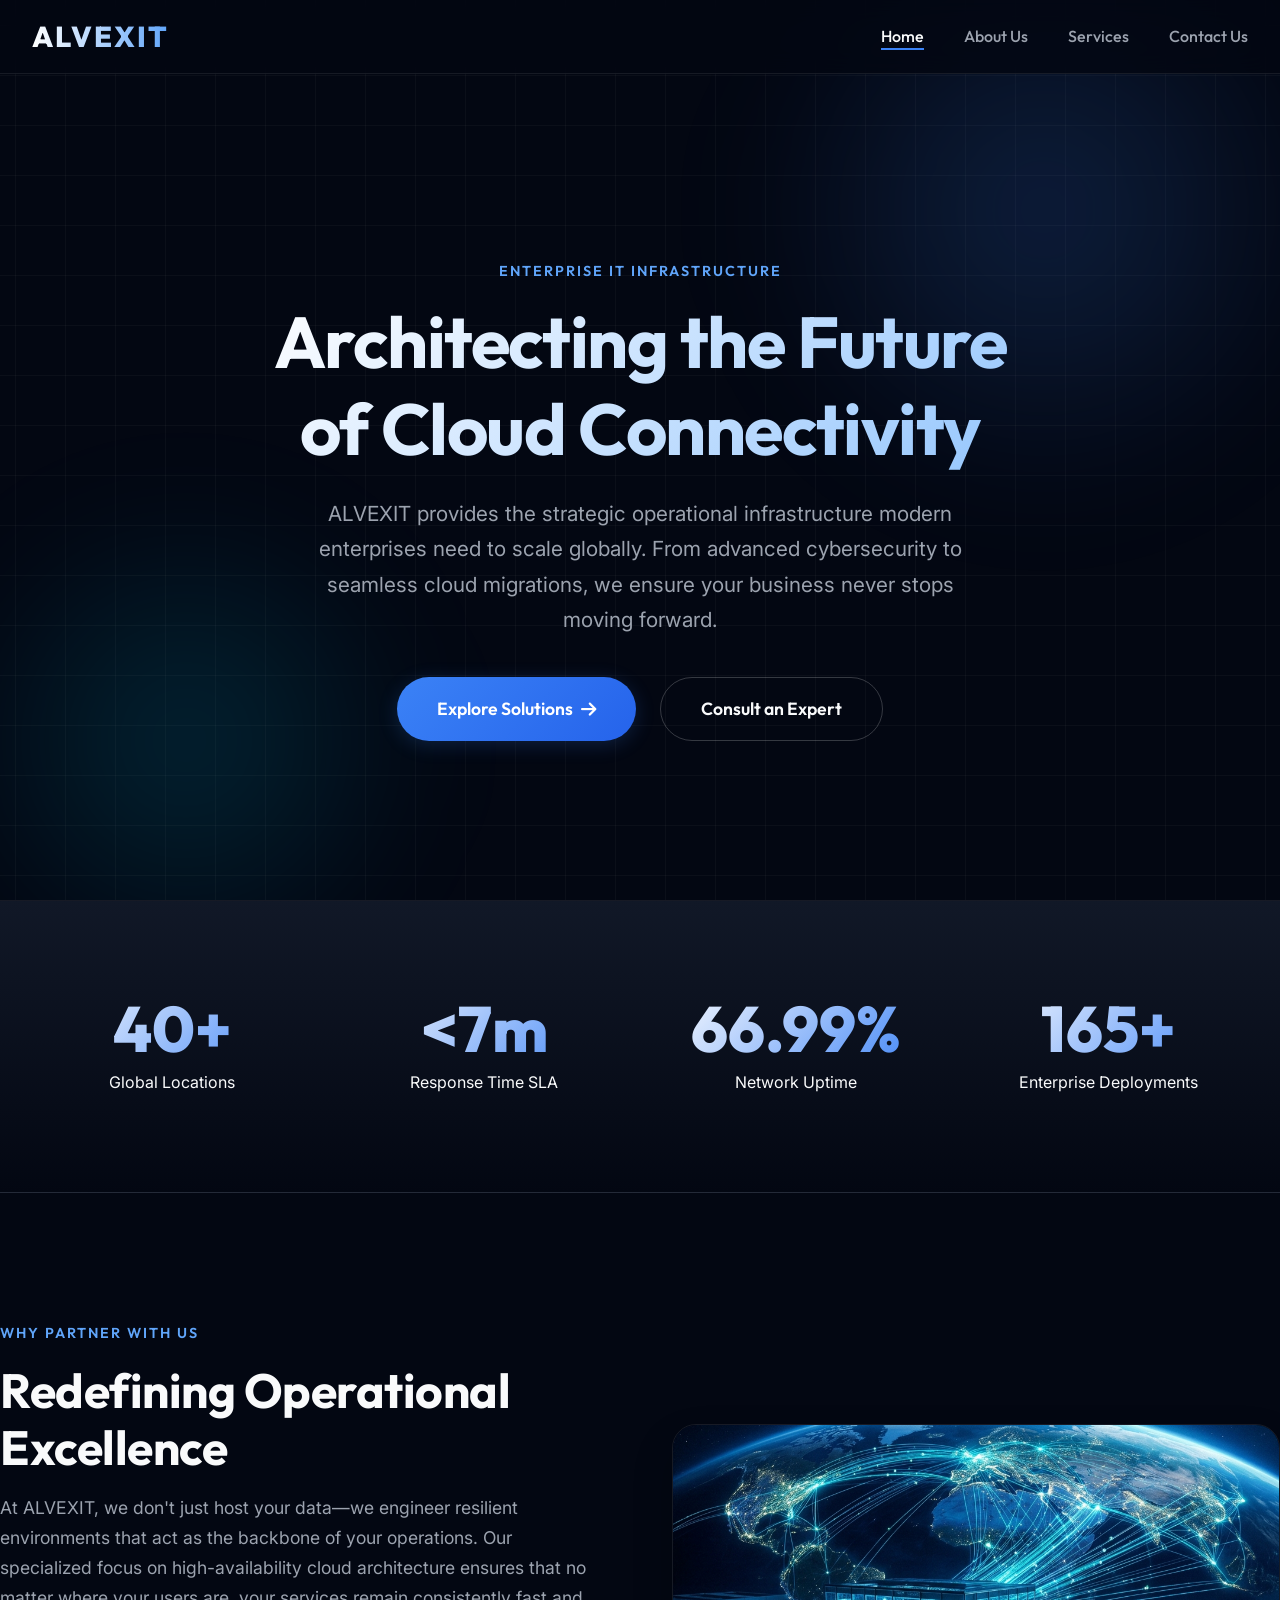
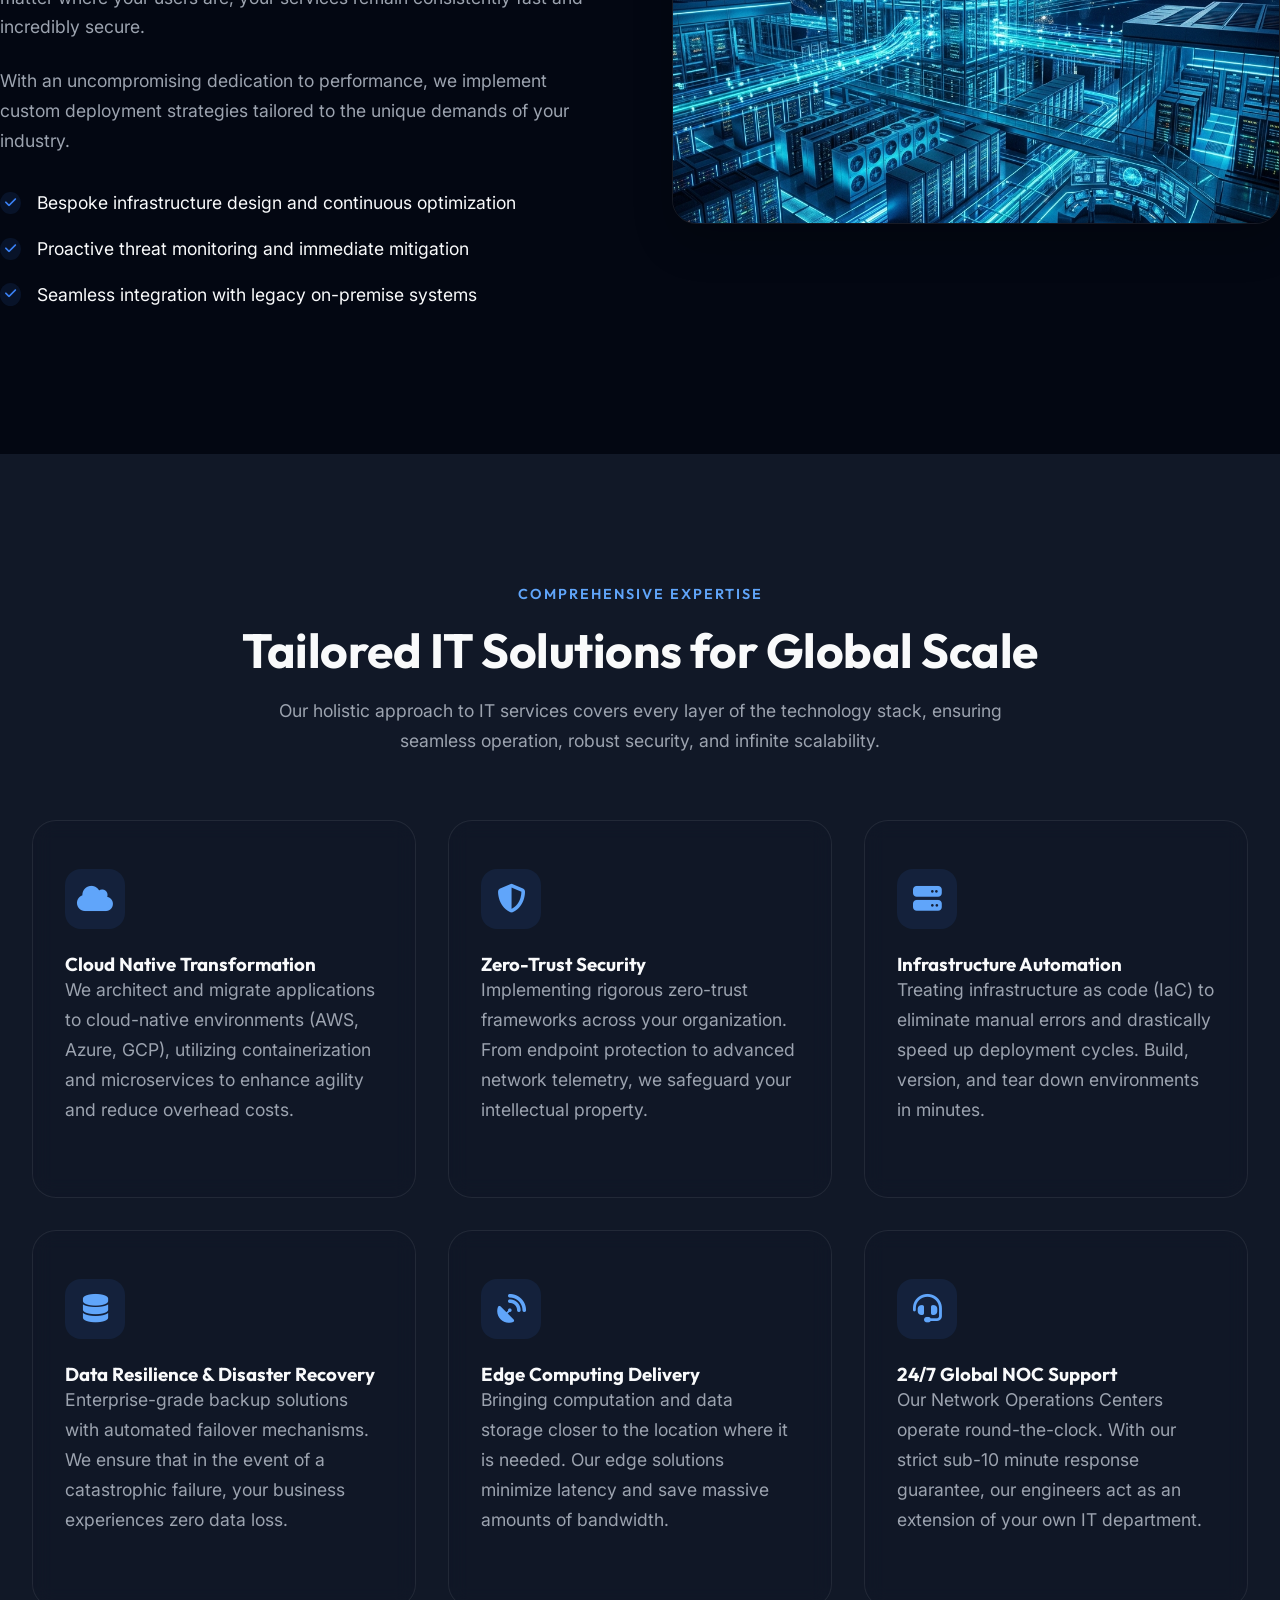
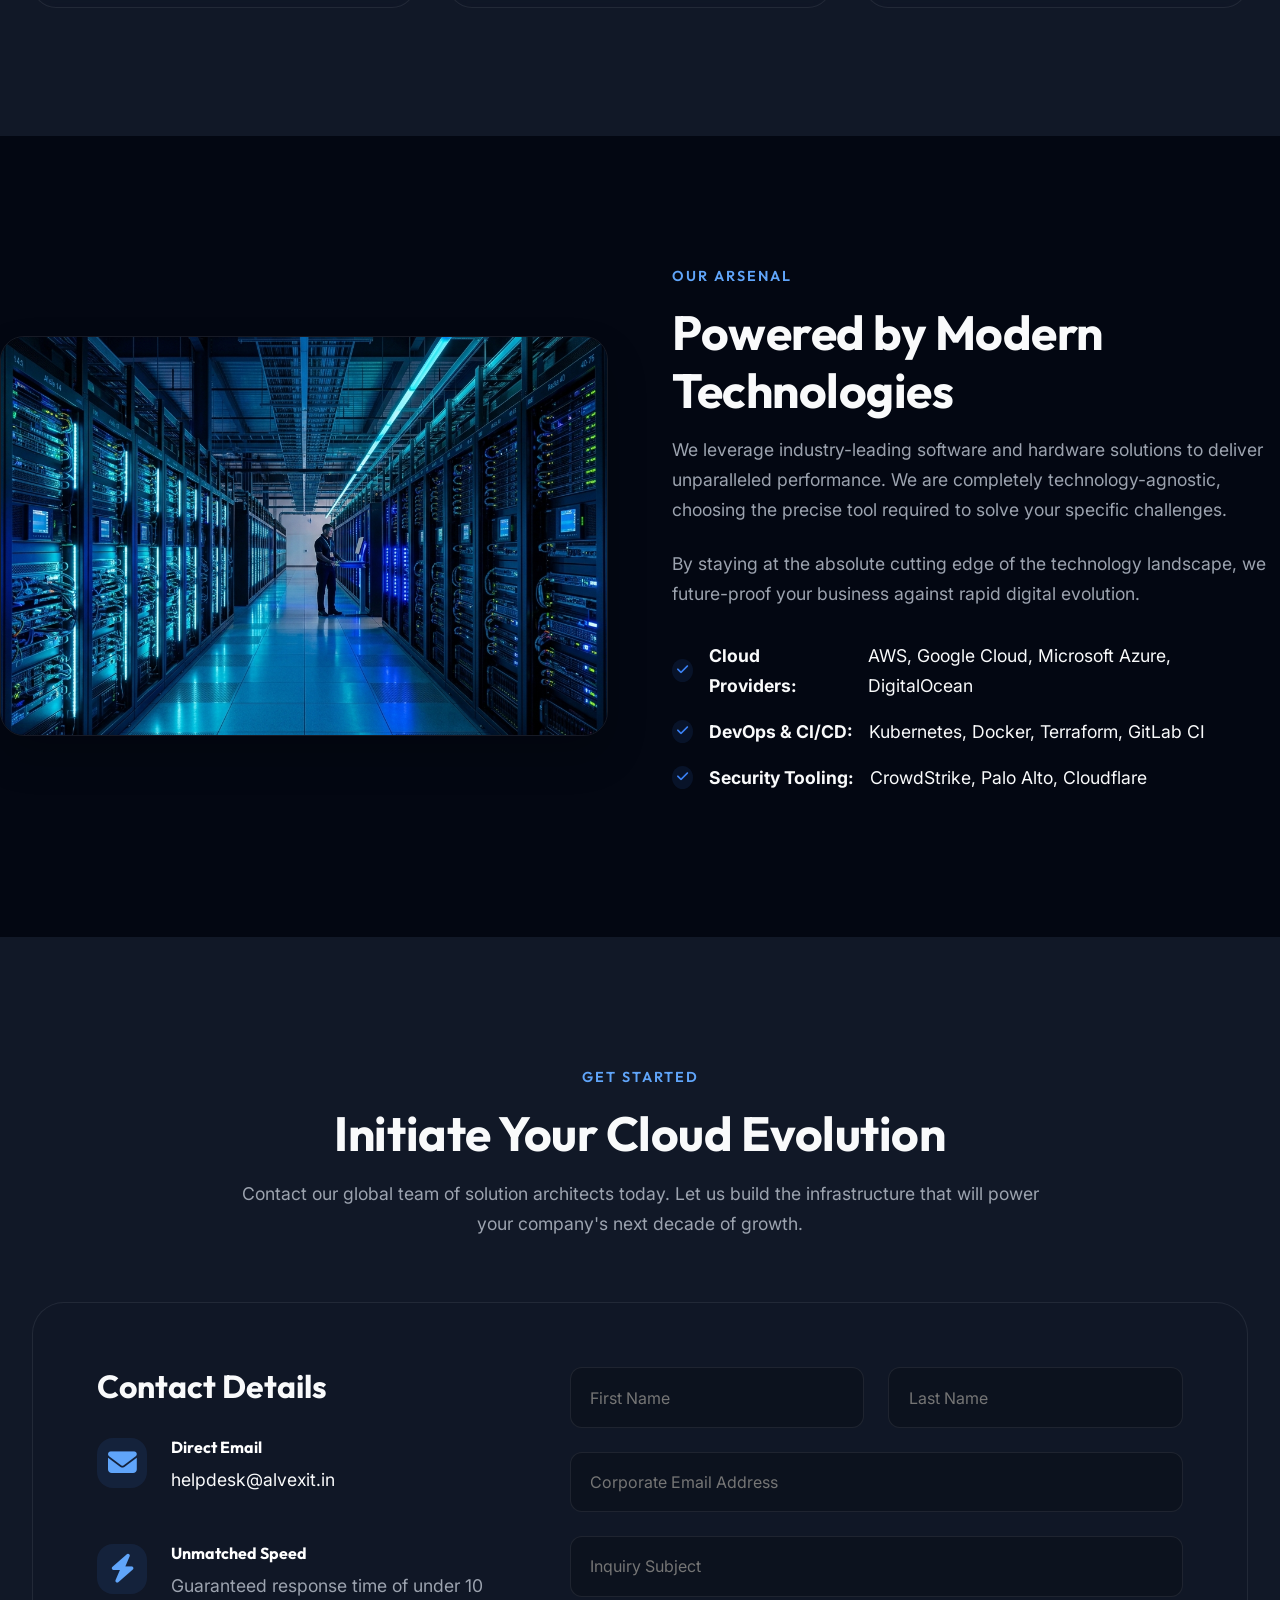
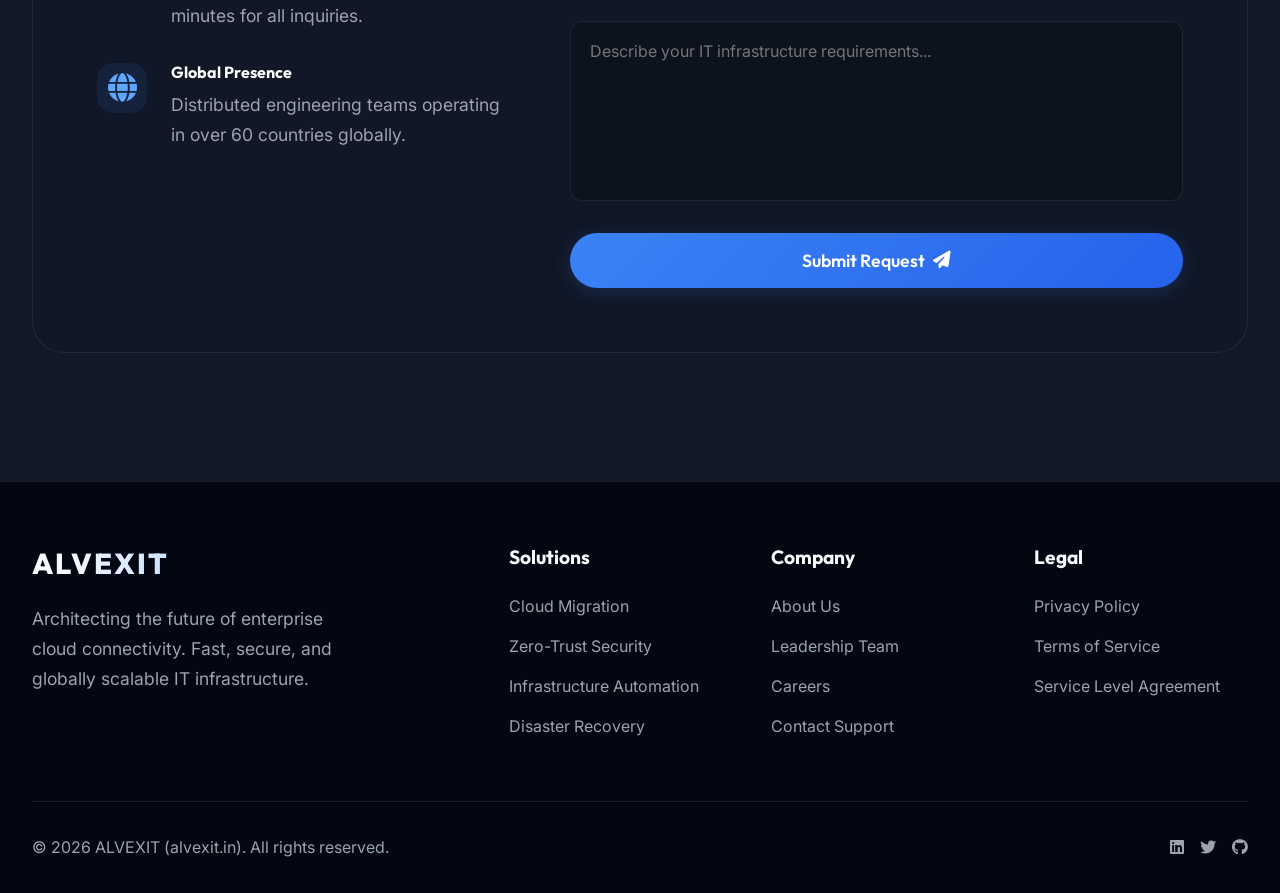
==== index.html @ c4c1284b "Add files via upload" ====
<!DOCTYPE html>
<html lang="en">
<head>
  <meta charset="UTF-8">
  <meta name="viewport" content="width=device-width, initial-scale=1.0">
  <title>ALVEXIT | Premium IT Cloud Solutions</title>
  <meta name="description" content="ALVEXIT provides premium IT Cloud Solutions. We are available in 60+ countries with a response time of less than 10 minutes.">
  <link rel="stylesheet" href="css/style.css">
  <link rel="stylesheet" href="https://cdnjs.cloudflare.com/ajax/libs/font-awesome/6.4.0/css/all.min.css">
</head>
<body>

  <!-- Navigation -->
  <header>
    <div class="container">
      <nav>
        <a href="index.html" class="logo-text">ALVEXIT</a>
        <div class="mobile-menu-btn">
          <div class="hamburger">
            <span></span>
            <span></span>
            <span></span>
          </div>
        </div>
        <ul class="nav-links">
          <li><a href="index.html" class="active">Home</a></li>
          <li><a href="about.html">About Us</a></li>
          <li><a href="services.html">Services</a></li>
          <li><a href="contact.html">Contact Us</a></li>
        </ul>
      </nav>
    </div>
  </header>

  <!-- Hero Section -->
  <section class="hero">
    <div class="container hero-content reveal">
      <span class="section-subtitle">Enterprise IT Infrastructure</span>
      <h1>Architecting the Future of Cloud Connectivity</h1>
      <p>ALVEXIT provides the strategic operational infrastructure modern enterprises need to scale globally. From advanced cybersecurity to seamless cloud migrations, we ensure your business never stops moving forward.</p>
      <div class="hero-btns">
        <a href="#services" class="btn btn-primary">Explore Solutions <i class="fas fa-arrow-right"></i></a>
        <a href="contact.html" class="btn btn-outline">Consult an Expert</a>
      </div>
    </div>
  </section>

  <!-- Stats Section -->
  <section class="stats-section">
    <div class="container grid-4 reveal">
      <div class="stat-item">
        <div class="stat-number" data-target="60" data-suffix="+">0</div>
        <div class="stat-label">Global Locations</div>
      </div>
      <div class="stat-item">
        <div class="stat-number" data-target="10" data-prefix="<" data-suffix="m">0</div>
        <div class="stat-label">Response Time SLA</div>
      </div>
      <div class="stat-item">
        <div class="stat-number" data-target="99" data-suffix=".99%">0</div>
        <div class="stat-label">Network Uptime</div>
      </div>
      <div class="stat-item">
        <div class="stat-number" data-target="250" data-suffix="+">0</div>
        <div class="stat-label">Enterprise Deployments</div>
      </div>
    </div>
  </section>

  <!-- About Overview Block -->
  <section class="section container">
    <div class="content-block reveal">
      <div>
        <span class="section-subtitle">Why Partner With Us</span>
        <h2>Redefining Operational Excellence</h2>
        <p>At ALVEXIT, we don't just host your data—we engineer resilient environments that act as the backbone of your operations. Our specialized focus on high-availability cloud architecture ensures that no matter where your users are, your services remain consistently fast and incredibly secure.</p>
        <p>With an uncompromising dedication to performance, we implement custom deployment strategies tailored to the unique demands of your industry.</p>
        <ul class="check-list">
          <li><i class="fas fa-check"></i> Bespoke infrastructure design and continuous optimization</li>
          <li><i class="fas fa-check"></i> Proactive threat monitoring and immediate mitigation</li>
          <li><i class="fas fa-check"></i> Seamless integration with legacy on-premise systems</li>
        </ul>
      </div>
      <img src="images/cloud.png" alt="Cloud Infrastructure Network" class="content-image">
    </div>
  </section>

  <!-- Services Grid -->
  <section id="services" class="section" style="background: var(--secondary-color);">
    <div class="container">
      <div class="section-header reveal">
        <span class="section-subtitle">Comprehensive Expertise</span>
        <h2>Tailored IT Solutions for Global Scale</h2>
        <p>Our holistic approach to IT services covers every layer of the technology stack, ensuring seamless operation, robust security, and infinite scalability.</p>
      </div>
      <div class="grid-3 reveal">
        <div class="card">
          <div class="card-icon"><i class="fas fa-cloud"></i></div>
          <h3>Cloud Native Transformation</h3>
          <p>We architect and migrate applications to cloud-native environments (AWS, Azure, GCP), utilizing containerization and microservices to enhance agility and reduce overhead costs.</p>
        </div>
        <div class="card">
          <div class="card-icon"><i class="fas fa-shield-halved"></i></div>
          <h3>Zero-Trust Security</h3>
          <p>Implementing rigorous zero-trust frameworks across your organization. From endpoint protection to advanced network telemetry, we safeguard your intellectual property.</p>
        </div>
        <div class="card">
          <div class="card-icon"><i class="fas fa-server"></i></div>
          <h3>Infrastructure Automation</h3>
          <p>Treating infrastructure as code (IaC) to eliminate manual errors and drastically speed up deployment cycles. Build, version, and tear down environments in minutes.</p>
        </div>
        <div class="card">
          <div class="card-icon"><i class="fas fa-database"></i></div>
          <h3>Data Resilience & Disaster Recovery</h3>
          <p>Enterprise-grade backup solutions with automated failover mechanisms. We ensure that in the event of a catastrophic failure, your business experiences zero data loss.</p>
        </div>
        <div class="card">
          <div class="card-icon"><i class="fas fa-satellite-dish"></i></div>
          <h3>Edge Computing Delivery</h3>
          <p>Bringing computation and data storage closer to the location where it is needed. Our edge solutions minimize latency and save massive amounts of bandwidth.</p>
        </div>
        <div class="card">
          <div class="card-icon"><i class="fas fa-headset"></i></div>
          <h3>24/7 Global NOC Support</h3>
          <p>Our Network Operations Centers operate round-the-clock. With our strict sub-10 minute response guarantee, our engineers act as an extension of your own IT department.</p>
        </div>
      </div>
    </div>
  </section>

  <!-- Technology Stack Block -->
  <section class="section container">
    <div class="content-block reverse reveal">
      <div>
        <span class="section-subtitle">Our Arsenal</span>
        <h2>Powered by Modern Technologies</h2>
        <p>We leverage industry-leading software and hardware solutions to deliver unparalleled performance. We are completely technology-agnostic, choosing the precise tool required to solve your specific challenges.</p>
        <p>By staying at the absolute cutting edge of the technology landscape, we future-proof your business against rapid digital evolution.</p>
        <ul class="check-list">
          <li><i class="fas fa-check"></i> <strong>Cloud Providers:</strong> AWS, Google Cloud, Microsoft Azure, DigitalOcean</li>
          <li><i class="fas fa-check"></i> <strong>DevOps & CI/CD:</strong> Kubernetes, Docker, Terraform, GitLab CI</li>
          <li><i class="fas fa-check"></i> <strong>Security Tooling:</strong> CrowdStrike, Palo Alto, Cloudflare</li>
        </ul>
      </div>
      <img src="images/server.png" alt="Modern Server Technology" class="content-image">
    </div>
  </section>

  <!-- Contact Section -->
  <section class="section" style="background: var(--secondary-color);">
    <div class="container reveal">
      <div class="section-header">
        <span class="section-subtitle">Get Started</span>
        <h2>Initiate Your Cloud Evolution</h2>
        <p>Contact our global team of solution architects today. Let us build the infrastructure that will power your company's next decade of growth.</p>
      </div>
      
      <div class="contact-wrapper">
        <div class="contact-info">
          <h3 style="margin-bottom: 2rem; font-size: 2rem;">Contact Details</h3>
          
          <div style="display: flex; gap: 1.5rem; margin-bottom: 2rem;">
            <div class="card-icon" style="width: 50px; height: 50px; flex-shrink: 0;"><i class="fas fa-envelope"></i></div>
            <div>
              <h4 style="color: white; margin-bottom: 0.5rem;">Direct Email</h4>
              <p style="margin: 0;"><a href="mailto:helpdesk@alvexit.in">helpdesk@alvexit.in</a></p>
            </div>
          </div>
          
          <div style="display: flex; gap: 1.5rem; margin-bottom: 2rem;">
            <div class="card-icon" style="width: 50px; height: 50px; flex-shrink: 0;"><i class="fas fa-bolt"></i></div>
            <div>
              <h4 style="color: white; margin-bottom: 0.5rem;">Unmatched Speed</h4>
              <p style="margin: 0;">Guaranteed response time of under 10 minutes for all inquiries.</p>
            </div>
          </div>
          
          <div style="display: flex; gap: 1.5rem;">
            <div class="card-icon" style="width: 50px; height: 50px; flex-shrink: 0;"><i class="fas fa-globe"></i></div>
            <div>
              <h4 style="color: white; margin-bottom: 0.5rem;">Global Presence</h4>
              <p style="margin: 0;">Distributed engineering teams operating in over 60 countries globally.</p>
            </div>
          </div>
        </div>
        
        <div>
          <form action="https://api.web3forms.com/submit" method="POST" class="contact-form">
            <input type="hidden" name="access_key" value="e456ef5e-51cb-4c87-86f7-a3630802ace1">
            <input type="hidden" name="subject" value="New Inquiry from ALVEXIT Home Page">
            
            <div style="display: grid; grid-template-columns: 1fr 1fr; gap: 1.5rem;">
              <input type="text" name="First Name" class="form-control" placeholder="First Name" required>
              <input type="text" name="Last Name" class="form-control" placeholder="Last Name" required>
            </div>
            <input type="email" name="Email" class="form-control" placeholder="Corporate Email Address" required>
            <input type="text" name="Subject" class="form-control" placeholder="Inquiry Subject" required>
            <textarea name="Message" class="form-control" placeholder="Describe your IT infrastructure requirements..." required></textarea>
            
            <!-- Optional: Redirect to a custom thank you page -->
            <input type="hidden" name="redirect" value="https://web3forms.com/success">
            
            <button type="submit" class="btn btn-primary" style="width: 100%;">Submit Request <i class="fas fa-paper-plane"></i></button>
          </form>
        </div>
      </div>
    </div>
  </section>

  <!-- Footer -->
  <footer>
    <div class="container">
      <div class="footer-grid">
        <div class="footer-col">
          <a href="index.html" class="logo-text" style="display: block; margin-bottom: 1.5rem;">ALVEXIT</a>
          <p style="max-width: 300px;">Architecting the future of enterprise cloud connectivity. Fast, secure, and globally scalable IT infrastructure.</p>
        </div>
        <div class="footer-col">
          <h4>Solutions</h4>
          <ul class="footer-links">
            <li><a href="services.html">Cloud Migration</a></li>
            <li><a href="services.html">Zero-Trust Security</a></li>
            <li><a href="services.html">Infrastructure Automation</a></li>
            <li><a href="services.html">Disaster Recovery</a></li>
          </ul>
        </div>
        <div class="footer-col">
          <h4>Company</h4>
          <ul class="footer-links">
            <li><a href="about.html">About Us</a></li>
            <li><a href="#">Leadership Team</a></li>
            <li><a href="#">Careers</a></li>
            <li><a href="contact.html">Contact Support</a></li>
          </ul>
        </div>
        <div class="footer-col">
          <h4>Legal</h4>
          <ul class="footer-links">
            <li><a href="#">Privacy Policy</a></li>
            <li><a href="#">Terms of Service</a></li>
            <li><a href="#">Service Level Agreement</a></li>
          </ul>
        </div>
      </div>
      <div class="footer-bottom">
        <div>&copy; 2026 ALVEXIT (alvexit.in). All rights reserved.</div>
        <div style="display: flex; gap: 1rem;">
          <a href="#" style="color: var(--text-muted);"><i class="fab fa-linkedin"></i></a>
          <a href="#" style="color: var(--text-muted);"><i class="fab fa-twitter"></i></a>
          <a href="#" style="color: var(--text-muted);"><i class="fab fa-github"></i></a>
        </div>
      </div>
    </div>
  </footer>

  <script src="js/main.js"></script>
</body>
</html>
---- css/style.css ----
@import url('https://fonts.googleapis.com/css2?family=Outfit:wght@300;400;500;600;700;800&family=Inter:wght@300;400;500;600&display=swap');

:root {
  --primary-color: #030712; /* Very dark, almost black blue */
  --secondary-color: #111827; /* Dark gray/blue */
  --accent-color: #3b82f6; /* Professional blue */
  --accent-light: #60a5fa; /* Lighter blue for gradients */
  --accent-glow: rgba(59, 130, 246, 0.2);
  --text-main: #f9fafb; /* Off white */
  --text-muted: #9ca3af; /* Gray */
  --border-color: rgba(255, 255, 255, 0.08);
  --card-bg: rgba(17, 24, 39, 0.7);
  --transition: all 0.4s cubic-bezier(0.4, 0, 0.2, 1);
}

* {
  margin: 0;
  padding: 0;
  box-sizing: border-box;
}

html {
  scroll-behavior: smooth;
}

body {
  background-color: var(--primary-color);
  color: var(--text-main);
  font-family: 'Inter', sans-serif;
  line-height: 1.7;
  overflow-x: hidden;
}

/* Typography */
h1, h2, h3, h4, h5, h6, .logo-text {
  font-family: 'Outfit', sans-serif;
  font-weight: 700;
  line-height: 1.2;
}

h1 {
  font-size: 4.5rem;
  letter-spacing: -0.02em;
  background: linear-gradient(135deg, #ffffff 0%, #93c5fd 100%);
  -webkit-background-clip: text;
  -webkit-text-fill-color: transparent;
  margin-bottom: 1.5rem;
}

h2 {
  font-size: 3rem;
  margin-bottom: 1rem;
  letter-spacing: -0.01em;
}

.section-subtitle {
  color: var(--accent-light);
  font-family: 'Outfit', sans-serif;
  font-weight: 600;
  text-transform: uppercase;
  letter-spacing: 2px;
  font-size: 0.9rem;
  margin-bottom: 1rem;
  display: block;
}

p {
  color: var(--text-muted);
  font-size: 1.1rem;
  margin-bottom: 1.5rem;
}

a {
  text-decoration: none;
  color: var(--text-main);
  transition: var(--transition);
}

/* Utilities */
.container {
  max-width: 1280px;
  margin: 0 auto;
  padding: 0 2rem;
}

.section {
  padding: 8rem 0;
}

.section-header {
  text-align: center;
  max-width: 800px;
  margin: 0 auto 4rem auto;
}

.btn {
  display: inline-flex;
  align-items: center;
  justify-content: center;
  padding: 1rem 2.5rem;
  border-radius: 9999px;
  font-family: 'Outfit', sans-serif;
  font-weight: 600;
  font-size: 1.1rem;
  cursor: pointer;
  transition: var(--transition);
  border: none;
  gap: 0.5rem;
}

.btn-primary {
  background: linear-gradient(135deg, var(--accent-color) 0%, #2563eb 100%);
  color: white;
  box-shadow: 0 4px 20px var(--accent-glow);
}

.btn-primary:hover {
  transform: translateY(-2px);
  box-shadow: 0 8px 30px rgba(59, 130, 246, 0.4);
}

.btn-outline {
  background: transparent;
  border: 1px solid rgba(255, 255, 255, 0.2);
  color: var(--text-main);
}

.btn-outline:hover {
  border-color: var(--accent-color);
  background: rgba(59, 130, 246, 0.05);
}

/* Header & Nav */
header {
  position: fixed;
  top: 0;
  width: 100%;
  z-index: 1000;
  background: rgba(3, 7, 18, 0.8);
  backdrop-filter: blur(12px);
  -webkit-backdrop-filter: blur(12px);
  border-bottom: 1px solid var(--border-color);
  padding: 1.2rem 0;
  transition: var(--transition);
}

nav {
  display: flex;
  justify-content: space-between;
  align-items: center;
}

.logo-text {
  font-size: 1.8rem;
  font-weight: 800;
  letter-spacing: 2px;
  background: linear-gradient(to right, #fff, var(--accent-light));
  -webkit-background-clip: text;
  -webkit-text-fill-color: transparent;
}

.nav-links {
  display: flex;
  gap: 2.5rem;
  list-style: none;
}

.nav-links a {
  font-family: 'Outfit', sans-serif;
  font-size: 1rem;
  font-weight: 500;
  color: var(--text-muted);
  position: relative;
}

.nav-links a:hover, .nav-links a.active {
  color: var(--text-main);
}

.nav-links a::after {
  content: '';
  position: absolute;
  width: 0;
  height: 2px;
  bottom: -4px;
  left: 0;
  background-color: var(--accent-color);
  transition: var(--transition);
}

.nav-links a:hover::after, .nav-links a.active::after {
  width: 100%;
}

.mobile-menu-btn {
  display: none;
  cursor: pointer;
  position: relative;
  z-index: 1001; /* Keep above nav links */
}

/* Custom Hamburger Animation */
.hamburger {
  width: 30px;
  height: 20px;
  position: relative;
}
.hamburger span {
  display: block;
  position: absolute;
  height: 2px;
  width: 100%;
  background: var(--text-main);
  border-radius: 2px;
  opacity: 1;
  left: 0;
  transform: rotate(0deg);
  transition: all 0.3s ease-in-out;
}
.hamburger span:nth-child(1) { top: 0px; }
.hamburger span:nth-child(2) { top: 8px; }
.hamburger span:nth-child(3) { top: 16px; }

.mobile-menu-btn.active .hamburger span:nth-child(1) {
  top: 8px;
  transform: rotate(135deg);
}
.mobile-menu-btn.active .hamburger span:nth-child(2) {
  opacity: 0;
  left: -20px;
}
.mobile-menu-btn.active .hamburger span:nth-child(3) {
  top: 8px;
  transform: rotate(-135deg);
}

/* Hero Section */
.hero {
  min-height: 100vh;
  display: flex;
  align-items: center;
  position: relative;
  padding-top: 100px;
  background-color: var(--primary-color);
  background-image: 
    linear-gradient(to right, rgba(255, 255, 255, 0.03) 1px, transparent 1px),
    linear-gradient(to bottom, rgba(255, 255, 255, 0.03) 1px, transparent 1px);
  background-size: 50px 50px;
  background-position: center center;
  overflow: hidden;
}

@keyframes pulseGlow {
  0% { transform: scale(1) translate(0, 0); opacity: 0.5; }
  33% { transform: scale(1.1) translate(20px, -20px); opacity: 0.8; }
  66% { transform: scale(0.9) translate(-20px, 20px); opacity: 0.6; }
  100% { transform: scale(1) translate(0, 0); opacity: 0.5; }
}

.hero::before {
  content: '';
  position: absolute;
  top: -10%;
  right: -5%;
  width: 600px;
  height: 600px;
  background: radial-gradient(circle, rgba(59,130,246,0.2) 0%, transparent 70%);
  border-radius: 50%;
  z-index: 0;
  filter: blur(60px);
  animation: pulseGlow 12s infinite alternate ease-in-out;
}

.hero::after {
  content: '';
  position: absolute;
  bottom: -10%;
  left: -5%;
  width: 500px;
  height: 500px;
  background: radial-gradient(circle, rgba(0,210,255,0.15) 0%, transparent 70%);
  border-radius: 50%;
  z-index: 0;
  filter: blur(60px);
  animation: pulseGlow 15s infinite alternate-reverse ease-in-out;
}

.hero-content {
  position: relative;
  z-index: 2;
  max-width: 850px;
  text-align: center;
  margin: 0 auto;
}

.hero p {
  font-size: 1.3rem;
  margin-bottom: 2.5rem;
  max-width: 700px;
  margin-inline: auto;
}

.hero-btns {
  display: flex;
  gap: 1.5rem;
  justify-content: center;
}

/* Feature/Stats/Cards */
.grid-3 {
  display: grid;
  grid-template-columns: repeat(auto-fit, minmax(320px, 1fr));
  gap: 2rem;
}

.grid-4 {
  display: grid;
  grid-template-columns: repeat(auto-fit, minmax(250px, 1fr));
  gap: 2rem;
}

.card {
  background: var(--card-bg);
  border: 1px solid var(--border-color);
  border-radius: 24px;
  padding: 3rem 2rem;
  transition: var(--transition);
  position: relative;
  overflow: hidden;
  backdrop-filter: blur(10px);
}

.card:hover {
  transform: translateY(-5px);
  border-color: rgba(59, 130, 246, 0.3);
  box-shadow: 0 20px 40px rgba(0,0,0,0.4);
}

.card-icon {
  width: 60px;
  height: 60px;
  background: rgba(59, 130, 246, 0.1);
  border-radius: 16px;
  display: flex;
  align-items: center;
  justify-content: center;
  font-size: 1.8rem;
  color: var(--accent-light);
  margin-bottom: 1.5rem;
}

/* Stats specific */
.stats-section {
  border-top: 1px solid var(--border-color);
  border-bottom: 1px solid var(--border-color);
  background: linear-gradient(180deg, var(--secondary-color) 0%, var(--primary-color) 100%);
  padding: 6rem 0;
}

.stat-item {
  text-align: center;
}

.stat-number {
  font-size: 4rem;
  font-weight: 800;
  font-family: 'Outfit', sans-serif;
  color: var(--text-main);
  background: linear-gradient(135deg, #fff, var(--accent-color));
  -webkit-background-clip: text;
  -webkit-text-fill-color: transparent;
  line-height: 1;
  margin-bottom: 0.5rem;
}

/* Content Blocks */
.content-block {
  display: grid;
  grid-template-columns: 1fr 1fr;
  gap: 4rem;
  align-items: center;
}

.content-block.reverse {
  direction: rtl;
}

.content-block.reverse > * {
  direction: ltr;
}

.image-placeholder {
  width: 100%;
  height: 400px;
  background: linear-gradient(45deg, var(--secondary-color), #1e293b);
  border-radius: 24px;
  border: 1px solid var(--border-color);
  display: flex;
  align-items: center;
  justify-content: center;
  color: var(--border-color);
  font-size: 4rem;
  box-shadow: 0 20px 40px rgba(0,0,0,0.2);
}

.content-image {
  width: 100%;
  height: 400px;
  object-fit: cover;
  border-radius: 24px;
  border: 1px solid var(--border-color);
  box-shadow: 0 20px 40px rgba(0,0,0,0.2);
}

.check-list {
  list-style: none;
  margin-top: 2rem;
}

.check-list li {
  display: flex;
  align-items: center;
  gap: 1rem;
  margin-bottom: 1rem;
  font-size: 1.1rem;
  color: var(--text-main);
}

.check-list i {
  color: var(--accent-color);
  background: rgba(59, 130, 246, 0.1);
  padding: 5px;
  border-radius: 50%;
  font-size: 0.8rem;
}

/* Form */
.contact-wrapper {
  background: var(--card-bg);
  border: 1px solid var(--border-color);
  border-radius: 32px;
  padding: 4rem;
  display: grid;
  grid-template-columns: 1fr 1.5fr;
  gap: 4rem;
}

.form-control {
  width: 100%;
  padding: 1.2rem;
  background: rgba(0,0,0,0.2);
  border: 1px solid var(--border-color);
  border-radius: 12px;
  color: white;
  font-family: 'Inter', sans-serif;
  font-size: 1rem;
  margin-bottom: 1.5rem;
  transition: var(--transition);
}

.form-control:focus {
  outline: none;
  border-color: var(--accent-color);
  background: rgba(59, 130, 246, 0.05);
}

textarea.form-control {
  height: 180px;
  resize: none;
}

/* Footer */
footer {
  border-top: 1px solid var(--border-color);
  padding: 4rem 0 2rem;
}

.footer-grid {
  display: grid;
  grid-template-columns: 2fr 1fr 1fr 1fr;
  gap: 3rem;
  margin-bottom: 3rem;
}

.footer-col h4 {
  color: var(--text-main);
  font-size: 1.2rem;
  margin-bottom: 1.5rem;
}

.footer-links {
  list-style: none;
}

.footer-links li {
  margin-bottom: 0.8rem;
}

.footer-links a {
  color: var(--text-muted);
}

.footer-links a:hover {
  color: var(--accent-light);
}

.footer-bottom {
  border-top: 1px solid var(--border-color);
  padding-top: 2rem;
  display: flex;
  justify-content: space-between;
  align-items: center;
  color: var(--text-muted);
}

/* Animations */
.reveal {
  opacity: 0;
  transform: translateY(30px);
  transition: all 0.8s cubic-bezier(0.4, 0, 0.2, 1);
}
.reveal.active {
  opacity: 1;
  transform: translateY(0);
}

/* Responsive */
@media (max-width: 1024px) {
  h1 { font-size: 3.5rem; }
  h2 { font-size: 2.5rem; }
  .section { padding: 6rem 0; }
  .content-block { gap: 3rem; }
}

@media (max-width: 992px) {
  .content-block, .contact-wrapper { grid-template-columns: 1fr; gap: 3rem; }
  .footer-grid { grid-template-columns: 1fr 1fr; gap: 2.5rem; }
  .hero::before { width: 400px; height: 400px; filter: blur(40px); }
  .hero::after { width: 300px; height: 300px; filter: blur(40px); }
}

@media (max-width: 768px) {
  h1 { font-size: 2.5rem; margin-bottom: 1rem; }
  h2 { font-size: 2rem; margin-bottom: 1rem; }
  p { font-size: 1rem; margin-bottom: 1.2rem; }
  
  .section { padding: 4rem 0; }
  .stats-section { padding: 3rem 0; }
  .container { padding: 0 1.5rem; }
  
  .hero { min-height: 80vh; padding-top: 100px; }
  .hero p { font-size: 1.1rem; margin-bottom: 2rem; }
  .hero-btns { flex-direction: column; gap: 1rem; }
  .btn { width: 100%; padding: 1rem; }
  
  .nav-links {
    position: fixed;
    top: 70px;
    left: -100%;
    width: 100%;
    height: calc(100vh - 70px);
    background: rgba(3, 7, 18, 0.95);
    backdrop-filter: blur(15px);
    -webkit-backdrop-filter: blur(15px);
    flex-direction: column;
    align-items: center;
    justify-content: center;
    gap: 2rem;
  }
  .nav-links.active { left: 0; }
  .nav-links a { font-size: 1.2rem; }
  .mobile-menu-btn { display: block; }
  
  .grid-3, .grid-4 { grid-template-columns: 1fr; gap: 1.5rem; }
  .card { padding: 2rem 1.5rem; }
  .stat-number { font-size: 3rem; }
  
  .content-image, .image-placeholder { height: 250px; }
  
  .contact-wrapper { padding: 2rem 1.5rem; gap: 2rem; }
  .contact-info h3 { font-size: 1.5rem; }
  
  .footer-bottom { flex-direction: column; gap: 1rem; text-align: center; }
}

@media (max-width: 480px) {
  h1 { font-size: 2rem; }
  h2 { font-size: 1.8rem; }
  .section-header { margin-bottom: 3rem; }
  .footer-grid { grid-template-columns: 1fr; gap: 2rem; }
  .stat-number { font-size: 2.5rem; }
}
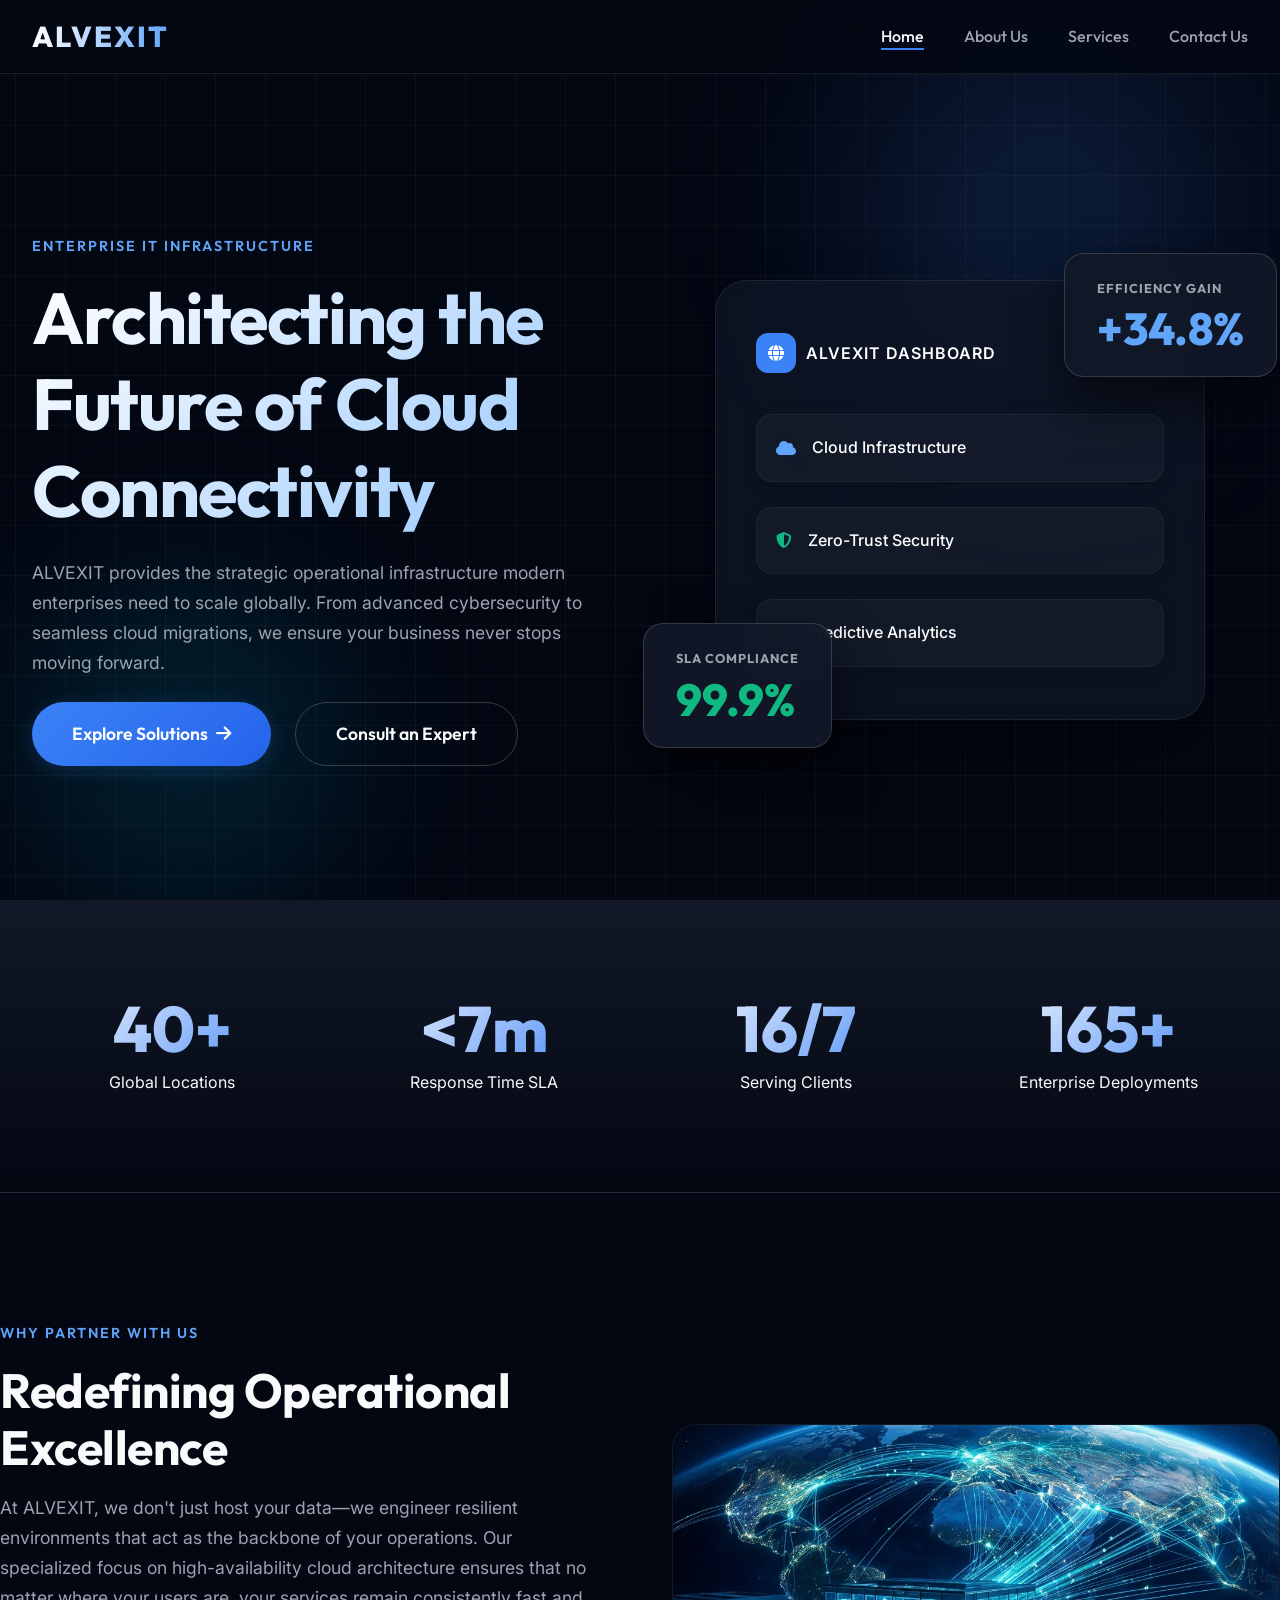
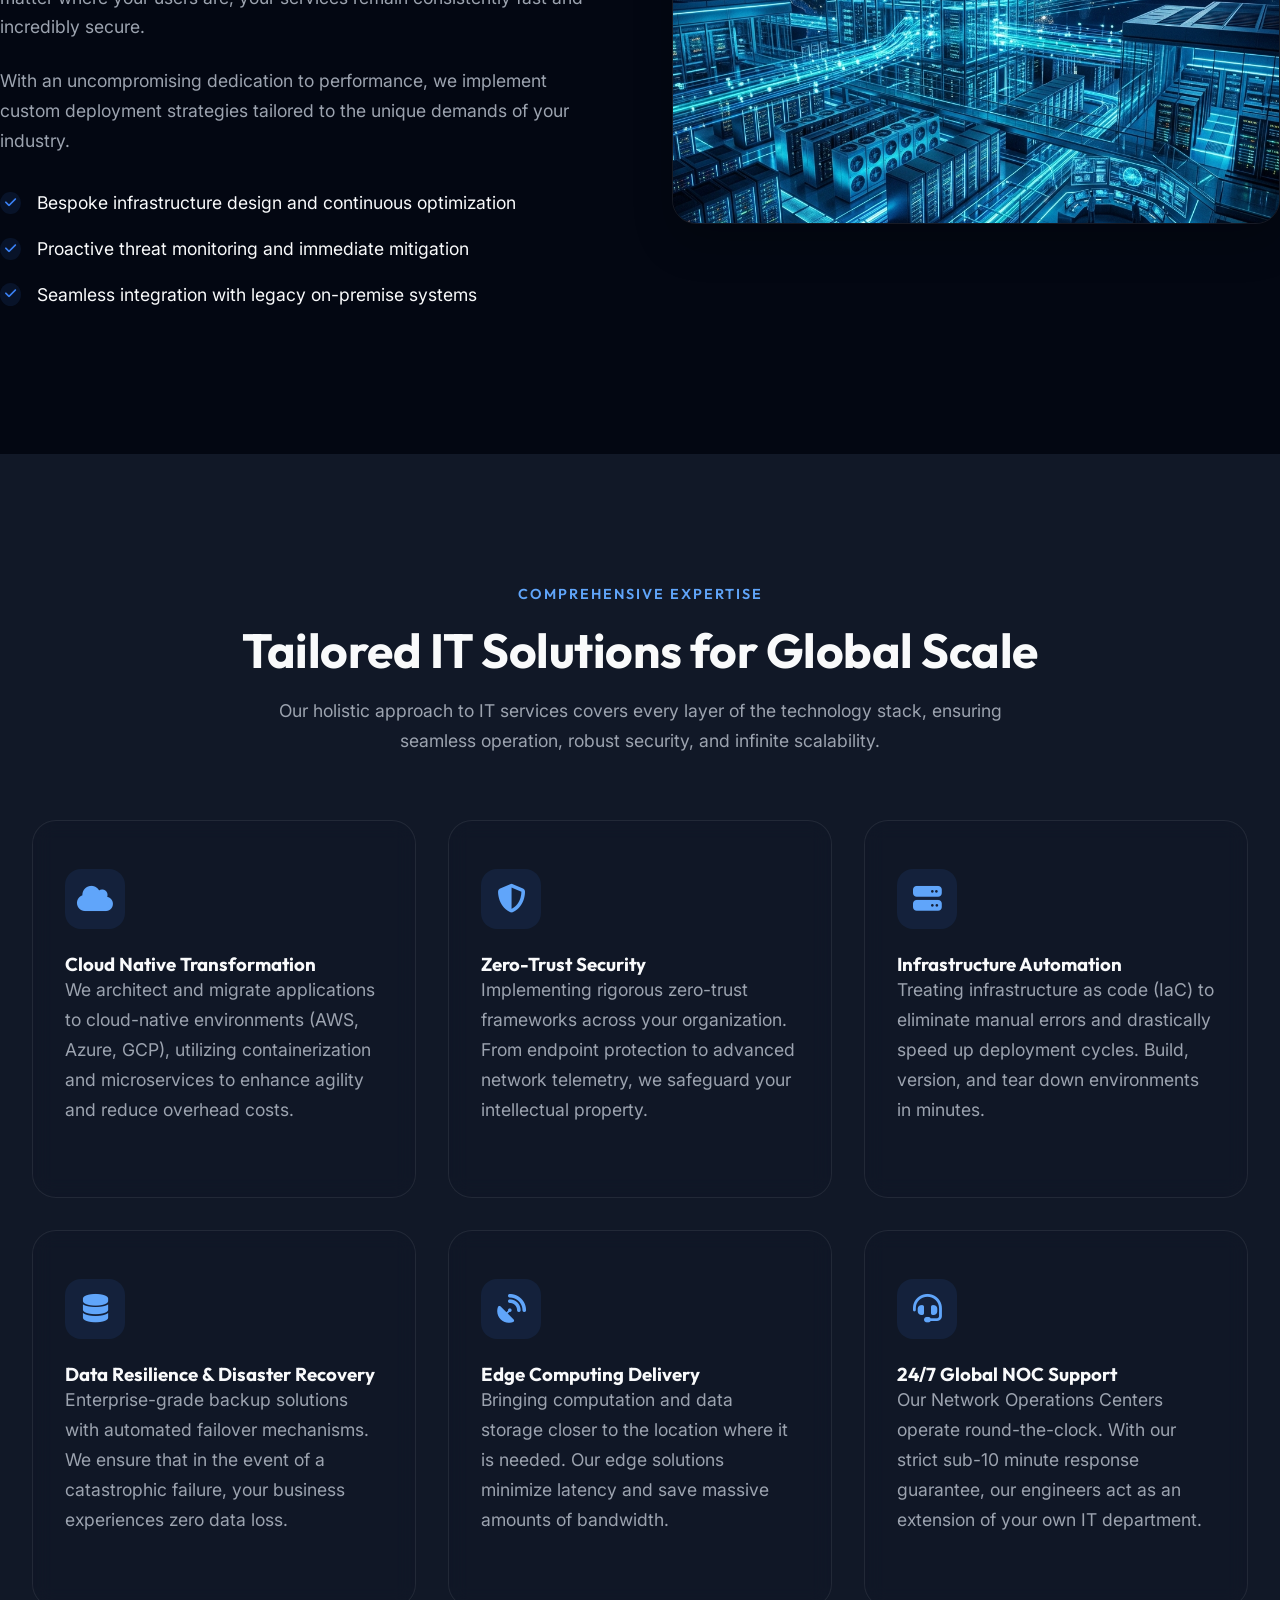
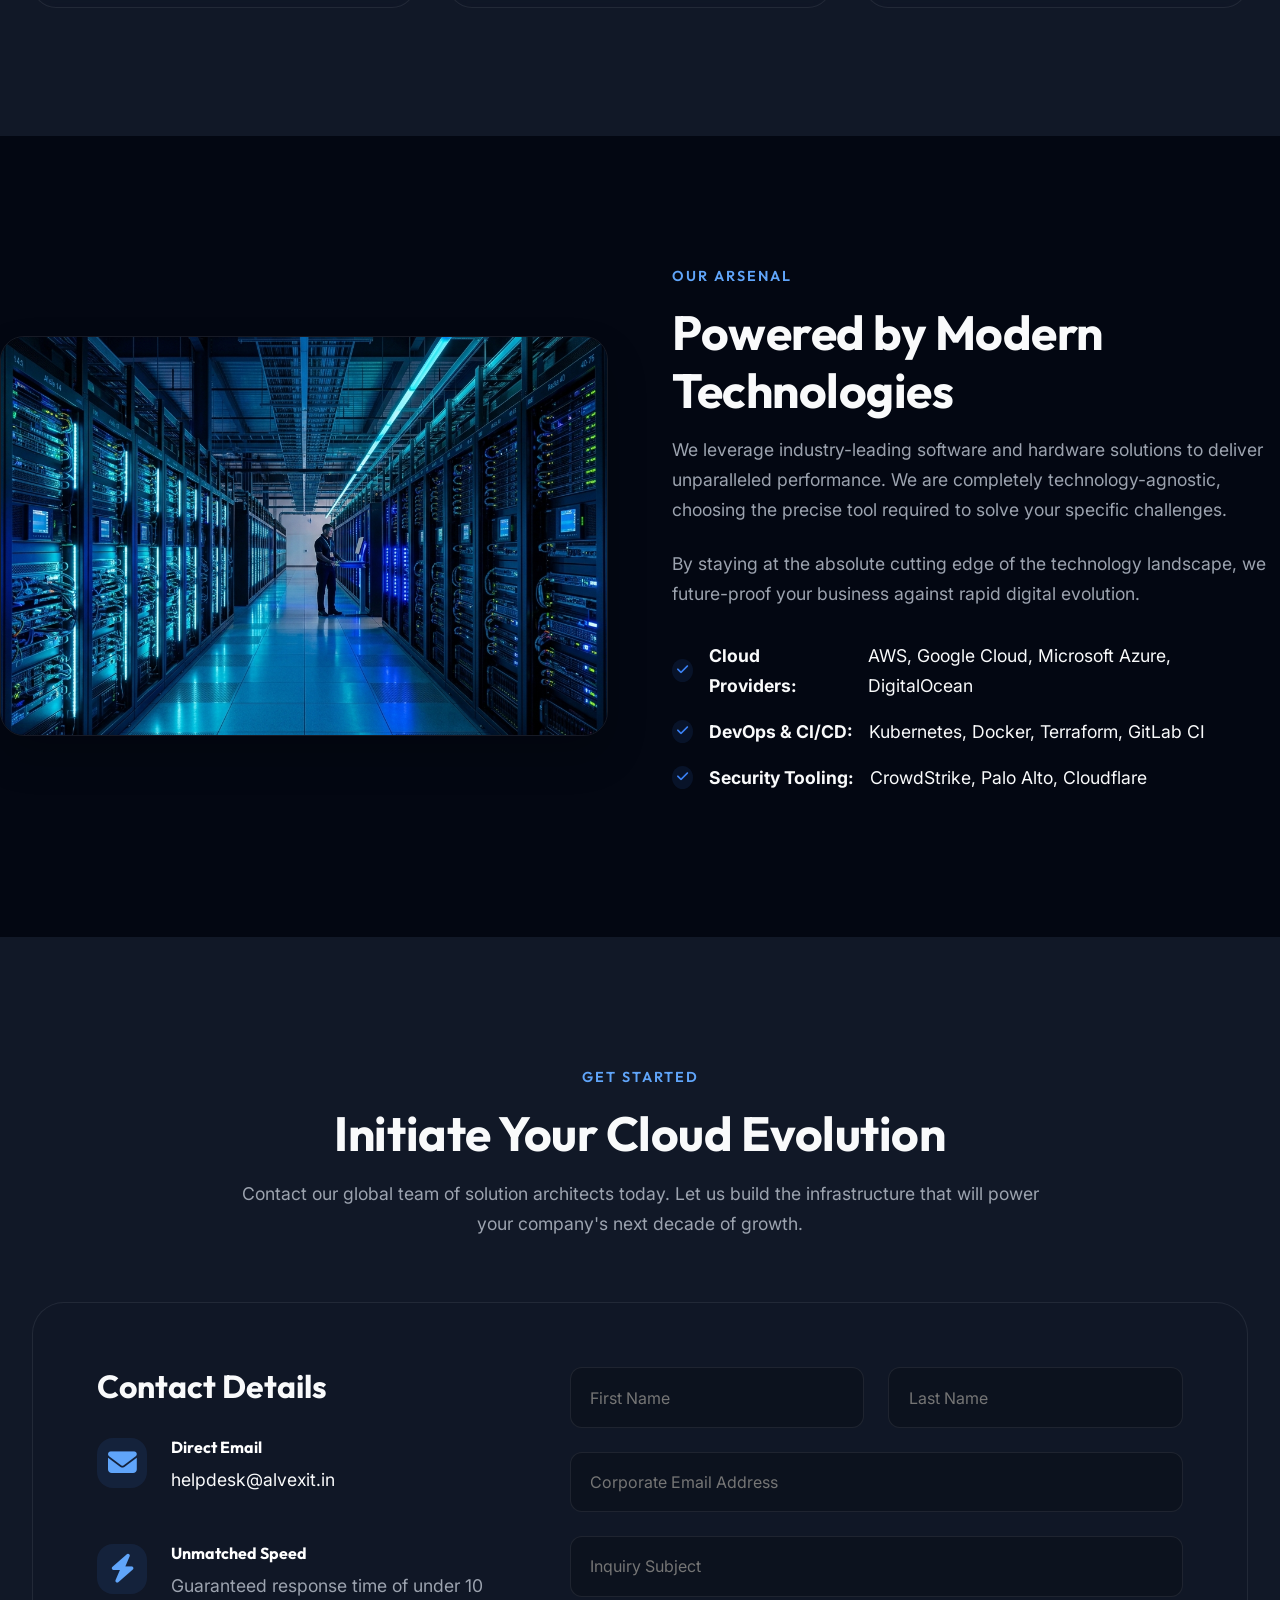
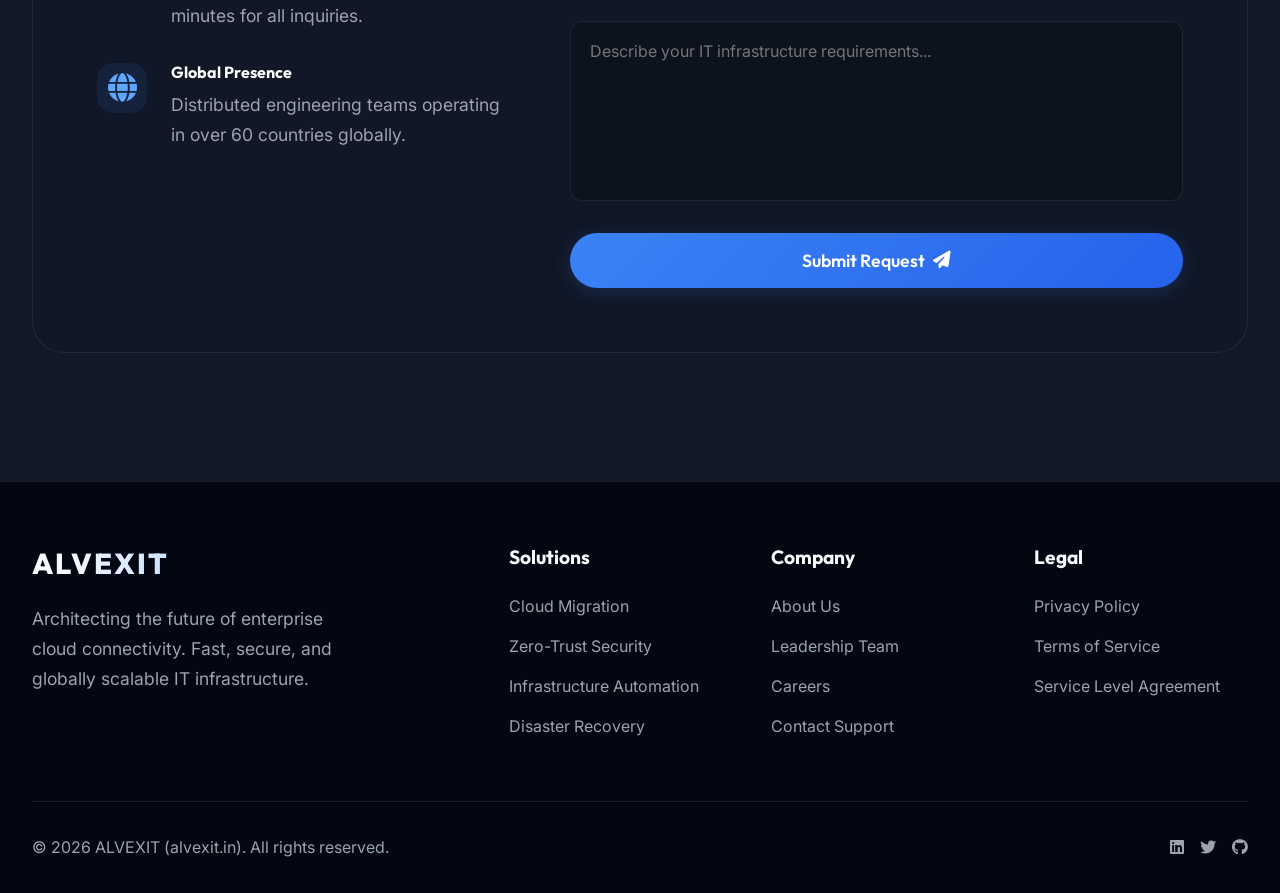
==== commit 906bfd09: "Add files via upload" ====
--- a/index.html
+++ b/index.html
@@ -34,13 +34,47 @@
 
   <!-- Hero Section -->
   <section class="hero">
-    <div class="container hero-content reveal">
-      <span class="section-subtitle">Enterprise IT Infrastructure</span>
-      <h1>Architecting the Future of Cloud Connectivity</h1>
-      <p>ALVEXIT provides the strategic operational infrastructure modern enterprises need to scale globally. From advanced cybersecurity to seamless cloud migrations, we ensure your business never stops moving forward.</p>
-      <div class="hero-btns">
-        <a href="#services" class="btn btn-primary">Explore Solutions <i class="fas fa-arrow-right"></i></a>
-        <a href="contact.html" class="btn btn-outline">Consult an Expert</a>
+    <div class="container hero-grid reveal">
+      <div class="hero-text">
+        <span class="section-subtitle">Enterprise IT Infrastructure</span>
+        <h1 style="text-align: left; background: linear-gradient(135deg, #ffffff 0%, #93c5fd 100%); -webkit-background-clip: text; -webkit-text-fill-color: transparent;">Architecting the Future of Cloud Connectivity</h1>
+        <p style="margin-inline: 0; text-align: left;">ALVEXIT provides the strategic operational infrastructure modern enterprises need to scale globally. From advanced cybersecurity to seamless cloud migrations, we ensure your business never stops moving forward.</p>
+        <div class="hero-btns" style="justify-content: flex-start;">
+          <a href="#services" class="btn btn-primary">Explore Solutions <i class="fas fa-arrow-right"></i></a>
+          <a href="contact.html" class="btn btn-outline">Consult an Expert</a>
+        </div>
+      </div>
+      
+      <div class="hero-visual">
+        <div class="hero-main-card">
+          <div style="display: flex; align-items: center; gap: 10px; margin-bottom: 1rem;">
+            <div style="width:40px; height:40px; background:var(--accent-color); border-radius:12px; display:flex; align-items:center; justify-content:center;"><i class="fas fa-globe" style="color:#fff;"></i></div>
+            <span style="font-weight:600; color:#fff; letter-spacing: 1px;">ALVEXIT DASHBOARD</span>
+          </div>
+          <div class="hmc-item">
+            <i class="fas fa-cloud" style="color: var(--accent-light);"></i>
+            <span style="color: white; font-weight: 500;">Cloud Infrastructure</span>
+          </div>
+          <div class="hmc-item">
+            <i class="fas fa-shield-alt" style="color: #10b981;"></i>
+            <span style="color: white; font-weight: 500;">Zero-Trust Security</span>
+          </div>
+          <div class="hmc-item">
+            <i class="fas fa-chart-line" style="color: #f59e0b;"></i>
+            <span style="color: white; font-weight: 500;">Predictive Analytics</span>
+          </div>
+        </div>
+        
+        <!-- Floating Animated Cards -->
+        <div class="floating-card fc-top-right">
+          <div class="fc-label">Efficiency Gain</div>
+          <div class="fc-value">+34.8%</div>
+        </div>
+        
+        <div class="floating-card fc-bottom-left">
+          <div class="fc-label">SLA Compliance</div>
+          <div class="fc-value" style="color: #10b981;">99.9%</div>
+        </div>
       </div>
     </div>
   </section>
@@ -57,8 +91,8 @@
         <div class="stat-label">Response Time SLA</div>
       </div>
       <div class="stat-item">
-        <div class="stat-number" data-target="99" data-suffix=".99%">0</div>
-        <div class="stat-label">Network Uptime</div>
+        <div class="stat-number" data-target="24" data-suffix="/7">0</div>
+        <div class="stat-label">Serving Clients</div>
       </div>
       <div class="stat-item">
         <div class="stat-number" data-target="250" data-suffix="+">0</div>
--- a/css/style.css
+++ b/css/style.css
@@ -112,11 +112,13 @@
   background: linear-gradient(135deg, var(--accent-color) 0%, #2563eb 100%);
   color: white;
   box-shadow: 0 4px 20px var(--accent-glow);
+  animation: btnPulse 2.5s infinite;
 }
 
 .btn-primary:hover {
-  transform: translateY(-2px);
-  box-shadow: 0 8px 30px rgba(59, 130, 246, 0.4);
+  animation: none;
+  transform: translateY(-3px);
+  box-shadow: 0 10px 30px rgba(59, 130, 246, 0.6);
 }
 
 .btn-outline {
@@ -285,19 +287,96 @@
   animation: pulseGlow 15s infinite alternate-reverse ease-in-out;
 }
 
-.hero-content {
+.hero-grid {
+  display: grid;
+  grid-template-columns: 1fr 1fr;
+  gap: 4rem;
+  align-items: center;
   position: relative;
   z-index: 2;
-  max-width: 850px;
-  text-align: center;
-  margin: 0 auto;
-}
-
-.hero p {
-  font-size: 1.3rem;
-  margin-bottom: 2.5rem;
-  max-width: 700px;
-  margin-inline: auto;
+}
+
+.hero-text {
+  text-align: left;
+}
+
+.hero-text h1 {
+  text-align: left;
+}
+
+.hero-visual {
+  position: relative;
+  width: 100%;
+  height: 550px;
+  display: flex;
+  align-items: center;
+  justify-content: center;
+}
+
+.hero-main-card {
+  width: 85%;
+  height: 80%;
+  background: var(--card-bg);
+  border: 1px solid var(--border-color);
+  border-radius: 32px;
+  backdrop-filter: blur(10px);
+  box-shadow: 0 30px 60px rgba(0,0,0,0.4);
+  display: flex;
+  flex-direction: column;
+  padding: 2.5rem;
+  justify-content: space-around;
+}
+
+.hmc-item {
+  display: flex;
+  align-items: center;
+  gap: 1rem;
+  padding: 1.2rem;
+  background: rgba(255,255,255,0.03);
+  border-radius: 16px;
+  border: 1px solid rgba(255,255,255,0.05);
+  box-shadow: 0 4px 15px rgba(0,0,0,0.1);
+}
+
+.floating-card {
+  position: absolute;
+  background: rgba(17, 24, 39, 0.95);
+  border: 1px solid rgba(255, 255, 255, 0.15);
+  border-radius: 20px;
+  padding: 1.5rem 2rem;
+  box-shadow: 0 25px 50px rgba(0,0,0,0.6);
+  backdrop-filter: blur(15px);
+  z-index: 10;
+}
+
+.fc-top-right {
+  top: 5%;
+  right: -5%;
+  animation: float 5s ease-in-out infinite;
+}
+
+.fc-bottom-left {
+  bottom: 5%;
+  left: -5%;
+  animation: float 7s ease-in-out infinite reverse;
+}
+
+.fc-label {
+  font-size: 0.8rem;
+  font-weight: 700;
+  color: var(--text-muted);
+  letter-spacing: 1px;
+  margin-bottom: 0.5rem;
+  text-transform: uppercase;
+  font-family: 'Outfit', sans-serif;
+}
+
+.fc-value {
+  font-size: 2.8rem;
+  font-weight: 800;
+  font-family: 'Outfit', sans-serif;
+  color: var(--accent-light);
+  line-height: 1;
 }
 
 .hero-btns {
@@ -331,9 +410,9 @@
 }
 
 .card:hover {
-  transform: translateY(-5px);
-  border-color: rgba(59, 130, 246, 0.3);
-  box-shadow: 0 20px 40px rgba(0,0,0,0.4);
+  transform: translateY(-10px) scale(1.02);
+  border-color: var(--accent-light);
+  box-shadow: 0 25px 50px -12px rgba(59, 130, 246, 0.3);
 }
 
 .card-icon {
@@ -410,6 +489,7 @@
   border-radius: 24px;
   border: 1px solid var(--border-color);
   box-shadow: 0 20px 40px rgba(0,0,0,0.2);
+  animation: float 6s ease-in-out infinite;
 }
 
 .check-list {
@@ -514,6 +594,18 @@
 }
 
 /* Animations */
+@keyframes float {
+  0% { transform: translateY(0px); }
+  50% { transform: translateY(-15px); }
+  100% { transform: translateY(0px); }
+}
+
+@keyframes btnPulse {
+  0% { box-shadow: 0 0 0 0 rgba(59, 130, 246, 0.5); }
+  70% { box-shadow: 0 0 0 15px rgba(59, 130, 246, 0); }
+  100% { box-shadow: 0 0 0 0 rgba(59, 130, 246, 0); }
+}
+
 .reveal {
   opacity: 0;
   transform: translateY(30px);
@@ -523,6 +615,19 @@
   opacity: 1;
   transform: translateY(0);
 }
+
+/* Stagger reveals */
+.grid-3 > div:nth-child(1) { transition-delay: 0.1s; }
+.grid-3 > div:nth-child(2) { transition-delay: 0.2s; }
+.grid-3 > div:nth-child(3) { transition-delay: 0.3s; }
+.grid-3 > div:nth-child(4) { transition-delay: 0.4s; }
+.grid-3 > div:nth-child(5) { transition-delay: 0.5s; }
+.grid-3 > div:nth-child(6) { transition-delay: 0.6s; }
+
+.grid-4 > div:nth-child(1) { transition-delay: 0.1s; }
+.grid-4 > div:nth-child(2) { transition-delay: 0.2s; }
+.grid-4 > div:nth-child(3) { transition-delay: 0.3s; }
+.grid-4 > div:nth-child(4) { transition-delay: 0.4s; }
 
 /* Responsive */
 @media (max-width: 1024px) {
@@ -530,13 +635,19 @@
   h2 { font-size: 2.5rem; }
   .section { padding: 6rem 0; }
   .content-block { gap: 3rem; }
+  .hero-visual { height: 450px; }
 }
 
 @media (max-width: 992px) {
-  .content-block, .contact-wrapper { grid-template-columns: 1fr; gap: 3rem; }
+  .hero-grid, .content-block, .contact-wrapper { grid-template-columns: 1fr; gap: 3rem; }
+  .hero-text { text-align: center; }
+  .hero-text h1 { text-align: center; }
+  .hero-btns { justify-content: center !important; }
   .footer-grid { grid-template-columns: 1fr 1fr; gap: 2.5rem; }
   .hero::before { width: 400px; height: 400px; filter: blur(40px); }
   .hero::after { width: 300px; height: 300px; filter: blur(40px); }
+  .fc-top-right { right: 5%; }
+  .fc-bottom-left { left: 5%; }
 }
 
 @media (max-width: 768px) {
@@ -549,7 +660,7 @@
   .container { padding: 0 1.5rem; }
   
   .hero { min-height: 80vh; padding-top: 100px; }
-  .hero p { font-size: 1.1rem; margin-bottom: 2rem; }
+  .hero p { font-size: 1.1rem; margin-bottom: 2rem; text-align: center; }
   .hero-btns { flex-direction: column; gap: 1rem; }
   .btn { width: 100%; padding: 1rem; }
   
@@ -577,6 +688,16 @@
   
   .content-image, .image-placeholder { height: 250px; }
   
+  /* Hero Visual Fixes for Mobile */
+  .hero-visual { height: auto; padding: 2rem 0; margin-top: 1rem; }
+  .hero-main-card { width: 100%; height: auto; padding: 1.5rem; gap: 1rem; }
+  .hmc-item { padding: 0.8rem; font-size: 0.9rem; }
+  .floating-card { padding: 1rem; }
+  .fc-label { font-size: 0.65rem; }
+  .fc-value { font-size: 1.8rem; }
+  .fc-top-right { top: 0; right: -10px; }
+  .fc-bottom-left { bottom: 0; left: -10px; }
+  
   .contact-wrapper { padding: 2rem 1.5rem; gap: 2rem; }
   .contact-info h3 { font-size: 1.5rem; }
   
@@ -589,4 +710,10 @@
   .section-header { margin-bottom: 3rem; }
   .footer-grid { grid-template-columns: 1fr; gap: 2rem; }
   .stat-number { font-size: 2.5rem; }
-}
+  
+  /* Micro tweaks for tiny screens */
+  .hero-main-card { width: 95%; margin: 0 auto; }
+  .fc-top-right { top: -10px; right: 0; }
+  .fc-bottom-left { bottom: -10px; left: 0; }
+  .fc-value { font-size: 1.4rem; }
+}
